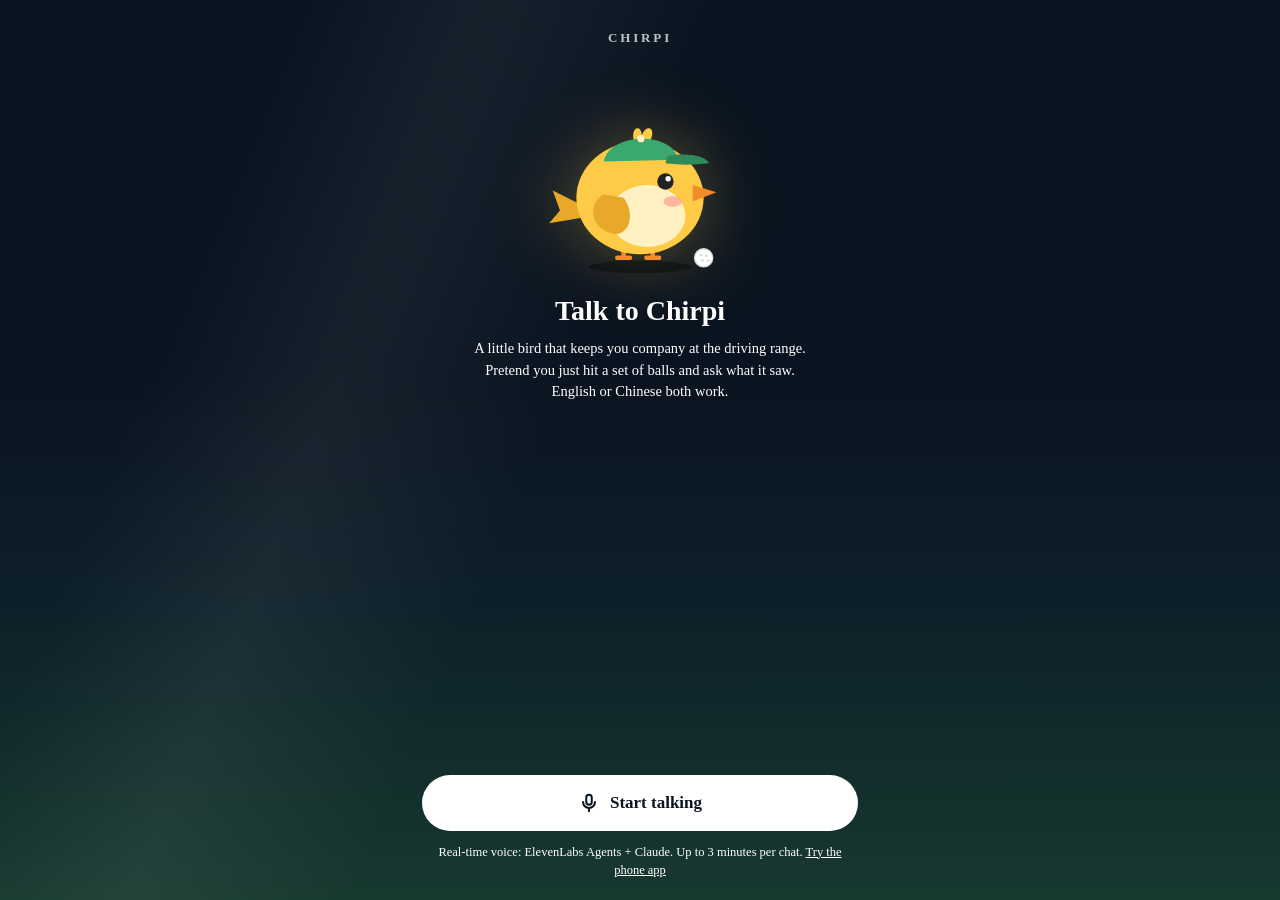
==== demo/index.html @ 463c94e0 "Add a real-time voice demo: talk to Chirpi in the browser ElevenLabs Agents hosts the call (listenin" ====
<!doctype html>
<html lang="en">
<head>
  <meta charset="utf-8">
  <meta name="viewport" content="width=device-width, initial-scale=1, viewport-fit=cover">
  <title>Talk to Chirpi</title>
  <meta name="description" content="Chirpi is a golf practice companion. Talk to it in real time, in English or Chinese.">
  <meta name="theme-color" content="#0a1118">
  <link rel="icon" href="../icons/icon-192.png">
  <link rel="stylesheet" href="../styles.css">
  <link rel="stylesheet" href="demo.css">
</head>
<body class="demo">
  <main class="app">
    <header class="brand">Chirpi</header>

    <section class="stage">
    <svg class="bird" id="bird" viewBox="0 0 220 200" role="img" aria-label="Chirpi 小鸟">
      <ellipse class="shadow" cx="110" cy="188" rx="56" ry="7"/>
      <g class="bird-body">
        <g class="legs">
          <path d="M92 160 v18 m-7 0 h14" />
          <path d="M124 160 v18 m-7 0 h14" />
        </g>
        <path class="tail" d="M42 118 L14 104 L22 126 L10 140 L46 134Z"/>
        <ellipse class="body" cx="110" cy="112" rx="70" ry="62"/>
        <ellipse class="belly" cx="118" cy="132" rx="42" ry="34"/>
        <path class="wing" d="M70 108 C 52 118, 54 148, 84 152 C 100 150, 104 128, 92 112 Z"/>
        <path class="tuft" d="M104 52 C 98 34, 112 30, 112 44 C 116 30, 130 34, 120 52"/>
        <g class="cap">
          <path class="cap-top" d="M70 72 C 76 40, 146 38, 152 70 Z"/>
          <path class="cap-brim" d="M140 66 C 162 62, 182 66, 186 74 C 170 76, 152 76, 138 74 Z"/>
          <circle class="cap-dot" cx="111" cy="47" r="4"/>
        </g>
        <g class="eye">
          <circle class="eye-ball" cx="138" cy="94" r="9"/>
          <circle class="eye-shine" cx="141" cy="91" r="3"/>
        </g>
        <ellipse class="cheek" cx="146" cy="116" rx="10" ry="6"/>
        <path class="beak" d="M168 98 L194 106 L168 116 Z"/>
      </g>
      <circle class="ball" cx="180" cy="178" r="10"/>
      <g class="ball-dimples">
        <circle cx="177" cy="175" r="1.4"/><circle cx="183" cy="176" r="1.4"/>
        <circle cx="179" cy="181" r="1.4"/><circle cx="185" cy="181" r="1.4"/>
      </g>
    </svg>
      <h1 class="bubble" id="headline"></h1>
      <p class="demo-status" id="status" aria-live="polite"></p>
    </section>

    <section class="transcript" id="transcript" aria-live="polite" aria-label="Conversation"></section>

    <section class="demo-actions">
      <button class="demo-talk" id="talk" type="button"></button>
      <p class="demo-note" id="note"></p>
    </section>
  </main>
  <noscript>This demo needs JavaScript.</noscript>
  <script src="../vendor/elevenlabs-client/elevenlabs-client-1.35.0.iife.js"></script>
  <script type="module" src="demo.js"></script>
</body>
</html>
---- styles.css ----
/* One shell for the whole app: a driving range at night, with a warm bird as the only warm thing on screen. */
:root {
  color-scheme: dark;
  --sky: #0a1420;
  --sky-mid: #0d2029;
  --turf: #17392f;
  --text: #ffffff;
  --muted: #b7c6c0;
  --on-light: #0a1420; /* dark text is the sky colour, never pure black */
  --surface: rgba(255, 255, 255, 0.09);
  --surface-line: rgba(255, 255, 255, 0.14);
  --passive: #e7eee9; /* inputs sit one step below the pure white of main actions */
  --action: #ffffff;
  --gold: #ffcb47;
  --gold-deep: #f28c28;
  --track: rgba(255, 255, 255, 0.12);
  --stop: #c8483e;
  --danger: #ffb4a5;
  --bird: #ffcb47;
  --bird-belly: #fff1c2;
  --bird-dark: #e8a92a;
  --beak: #f28c28;
  --cheek: #ff9f8f;
  --cap: #3aa86f;
  --cap-brim: #2d8a5a;
  --eye: #222222;
  --ball: #ffffff;
  --ball-line: #d5dcd8;
}

* { box-sizing: border-box; }
html { background: var(--sky); -webkit-text-size-adjust: 100%; }
html, body { margin: 0; }
body {
  color: var(--text);
  font-family: -apple-system, BlinkMacSystemFont, "PingFang SC", "Hiragino Sans GB", "Helvetica Neue", sans-serif;
  font-size: 16px;
  line-height: 1.5;
  min-height: 100dvh;
}
/* The sky, the glow of the turf at the bottom, and one floodlight beam. */
body::before {
  content: "";
  position: fixed;
  inset: 0;
  z-index: -1;
  background:
    linear-gradient(112deg, transparent 18%, rgba(255, 255, 255, 0.055) 30%, transparent 44%),
    linear-gradient(180deg, var(--sky) 0%, var(--sky) 42%, var(--sky-mid) 68%, var(--turf) 100%);
}

.app {
  position: relative;
  max-width: 520px;
  margin: 0 auto;
  padding: max(16px, env(safe-area-inset-top)) 16px max(20px, env(safe-area-inset-bottom));
  display: flex;
  flex-direction: column;
  min-height: 100dvh;
}
.brand {
  height: 44px;
  display: flex;
  align-items: center;
  justify-content: center;
  font-size: 13px;
  font-weight: 700;
  letter-spacing: 0.22em;
  text-transform: uppercase;
  color: var(--muted);
}

/* Bird and what it says */
.stage { display: flex; flex-direction: column; align-items: center; gap: 14px; margin: 8px 0 24px; }
.bird { width: 168px; height: auto; overflow: visible; filter: drop-shadow(0 0 34px rgba(255, 203, 71, 0.32)); }
.bird .shadow { fill: rgba(0, 0, 0, 0.35); }
.bird .body, .bird .tuft { fill: var(--bird); }
.bird .tail, .bird .wing { fill: var(--bird-dark); }
.bird .belly { fill: var(--bird-belly); }
.bird .beak { fill: var(--beak); }
.bird .cheek { fill: var(--cheek); opacity: 0.7; }
.bird .cap-top { fill: var(--cap); }
.bird .cap-brim { fill: var(--cap-brim); }
.bird .cap-dot { fill: var(--bird-belly); }
.bird .eye-ball { fill: var(--eye); }
.bird .eye-shine { fill: #fff; }
.bird .legs path { stroke: var(--beak); stroke-width: 5; stroke-linecap: round; fill: none; }
.bird .ball { fill: var(--ball); stroke: var(--ball-line); stroke-width: 1.5; }
.bird .ball-dimples circle { fill: var(--ball-line); }

.bird-body { transform-origin: 110px 180px; animation: bob 2.6s ease-in-out infinite; }
.eye { transform-origin: 138px 94px; animation: blink 4.5s infinite; }
.wing { transform-origin: 86px 112px; }
.bird.hop .bird-body, .bird.cheer .bird-body { animation: hop 0.55s ease-out; }
.bird.hop .wing, .bird.cheer .wing { animation: flap 0.18s ease-in-out 3; }
.bird.celebrate .bird-body { animation: celebrate 1.1s ease-out; }
.bird.celebrate .wing { animation: flap 0.15s ease-in-out 7; }
.bird.talk .beak { transform-origin: 168px 107px; animation: chatter 0.22s ease-in-out 6; }

@keyframes bob { 0%, 100% { transform: translateY(0); } 50% { transform: translateY(-4px); } }
@keyframes blink { 0%, 94%, 100% { transform: scaleY(1); } 96% { transform: scaleY(0.1); } }
@keyframes hop {
  0% { transform: translateY(0) scale(1, 1); }
  25% { transform: translateY(0) scale(1.05, 0.93); }
  55% { transform: translateY(-18px) scale(0.97, 1.04); }
  100% { transform: translateY(0) scale(1, 1); }
}
@keyframes flap { 50% { transform: rotate(-28deg); } }
@keyframes celebrate {
  0% { transform: translateY(0) rotate(0); }
  30% { transform: translateY(-34px) rotate(-8deg); }
  60% { transform: translateY(-34px) rotate(8deg); }
  100% { transform: translateY(0) rotate(0); }
}
@keyframes chatter { 50% { transform: scaleY(0.6); } }

/* Outside practice the bird's words are the headline of the screen. */
.bubble { font-size: 26px; font-weight: 700; line-height: 1.3; text-align: center; max-width: 100%; }
.bubble small { display: block; font-size: 15px; font-weight: 400; line-height: 1.45; color: var(--muted); margin-top: 6px; }

/* Answers sit at the bottom, where the thumb is. */
.panel { display: flex; flex-direction: column; gap: 10px; margin-top: auto; }
.option {
  display: block;
  width: 100%;
  text-align: left;
  background: var(--surface);
  color: var(--text);
  border: 1px solid var(--surface-line);
  border-radius: 20px;
  padding: 15px 18px;
  font: inherit;
  cursor: pointer;
  transition: background 0.15s, color 0.15s, transform 0.1s;
}
.option:active { transform: scale(0.985); }
.option strong { display: block; font-size: 17px; }
.option .sub { display: block; font-size: 14px; color: var(--muted); }
.option[aria-pressed="true"] { background: var(--action); color: var(--on-light); border-color: var(--action); }
.option[aria-pressed="true"] .sub { color: #46545a; }

.chips { display: flex; flex-wrap: wrap; gap: 8px; justify-content: center; }
.chip {
  border: 1px solid var(--surface-line);
  background: var(--surface);
  color: var(--text);
  border-radius: 999px;
  padding: 8px 15px;
  font: inherit;
  font-size: 14px;
  cursor: pointer;
}
.chip[aria-pressed="true"] { background: var(--action); color: var(--on-light); }

textarea {
  width: 100%;
  font: inherit;
  color: var(--on-light);
  background: var(--passive);
  border: none;
  border-radius: 22px;
  padding: 14px 18px;
  min-height: 92px;
  resize: none;
}
textarea::placeholder { color: #5d6b70; }
textarea:focus { outline: 2px solid var(--gold); outline-offset: 2px; }

.actions { display: flex; gap: 10px; margin-top: 6px; align-items: center; }
.primary {
  flex: 1;
  font: inherit;
  font-size: 17px;
  font-weight: 700;
  border-radius: 999px;
  border: none;
  padding: 16px 22px;
  background: var(--action);
  color: var(--on-light);
  cursor: pointer;
}
.primary:disabled, .fab:disabled { opacity: 0.35; cursor: not-allowed; }
.primary:active, .fab:active { transform: scale(0.98); }
.icon-svg { width: 24px; height: 24px; display: block; fill: none; stroke: currentColor; stroke-width: 2.2; stroke-linecap: round; stroke-linejoin: round; }

/* Big round "next" at the bottom, round "back" at the top left. */
.fab {
  width: 68px;
  height: 68px;
  margin: 10px auto 0;
  border-radius: 50%;
  border: none;
  background: var(--action);
  color: var(--on-light);
  display: flex;
  align-items: center;
  justify-content: center;
  cursor: pointer;
}
.back {
  position: absolute;
  top: max(16px, env(safe-area-inset-top));
  left: 16px;
  width: 44px;
  height: 44px;
  border-radius: 50%;
  border: none;
  background: var(--surface);
  color: var(--text);
  display: flex;
  align-items: center;
  justify-content: center;
  cursor: pointer;
}
.link { background: none; border: none; color: var(--gold); font: inherit; cursor: pointer; padding: 0; }
.quiet-link { align-self: center; padding: 10px; color: var(--muted); font-size: 14px; }

.summary { margin: 0; background: var(--surface); border: 1px solid var(--surface-line); border-radius: 20px; padding: 4px 18px; }
.summary div { display: flex; justify-content: space-between; gap: 12px; padding: 12px 0; border-bottom: 1px solid var(--surface-line); }
.summary div:last-child { border-bottom: none; }
.summary dt { color: var(--muted); flex: none; }
.summary dd { margin: 0; text-align: right; overflow-wrap: anywhere; }

.note { margin: 0; font-size: 13px; line-height: 1.5; color: var(--muted); text-align: center; }
.note.error { color: var(--danger); font-size: 15px; }
.tips { margin: 0; padding: 4px 4px 4px 22px; color: var(--muted); font-size: 14px; }

/* Progress wears the bird's colours; the track almost disappears. */
.progress { margin-top: 18px; }
.progress-bar { height: 5px; background: var(--track); border-radius: 999px; overflow: hidden; }
.progress-bar span { display: block; height: 100%; width: 0; background: linear-gradient(90deg, var(--gold), var(--gold-deep)); border-radius: 999px; transition: width 0.3s; }
.progress.hidden { display: none; }

.level-card { background: var(--surface); border: 1px solid var(--surface-line); border-radius: 20px; padding: 14px 18px; }
.level-head { display: flex; justify-content: space-between; align-items: baseline; gap: 8px; flex-wrap: wrap; }
.level-head strong { font-size: 17px; }
.level-head span { font-size: 13px; color: var(--muted); }
.level-bar { height: 7px; margin-top: 10px; background: var(--track); border-radius: 999px; overflow: hidden; }
.level-bar span { display: block; height: 100%; background: linear-gradient(90deg, var(--gold), var(--gold-deep)); border-radius: 999px; transition: width 0.4s; }

/* Practice: the camera is the whole screen and everything floats on it. */
.practicing .brand, .practicing .progress { display: none; }
.practicing .app { padding: 0; }
.live-wrap { position: fixed; inset: 0; background: #000; overflow: hidden; }
.live { display: block; width: 100%; height: 100%; object-fit: cover; }
.overlay { position: absolute; inset: 0; }
.mirror { transform: scaleX(-1); }
.live-wrap::after {
  content: "";
  position: absolute;
  inset: 0;
  pointer-events: none;
  background: linear-gradient(180deg, rgba(10, 20, 32, 0.55) 0%, transparent 24%, transparent 58%, rgba(10, 20, 32, 0.82) 100%);
}

.level-strip {
  position: fixed;
  z-index: 2;
  top: max(10px, env(safe-area-inset-top));
  left: 16px;
  right: 16px;
  display: flex;
  align-items: center;
  gap: 10px;
  font-size: 13px;
  font-weight: 700;
}
.level-strip .level-bar { flex: 1; margin: 0; height: 5px; background: rgba(255, 255, 255, 0.28); }

.practicing .stage {
  position: fixed;
  z-index: 2;
  top: calc(max(10px, env(safe-area-inset-top)) + 26px);
  left: 12px;
  right: 16px;
  margin: 0;
  flex-direction: row;
  align-items: center;
  gap: 8px;
}
.practicing .bird { width: 68px; flex: none; filter: none; }
.practicing .bubble {
  position: relative;
  background: var(--action);
  color: var(--on-light);
  border-radius: 20px 20px 20px 6px;
  padding: 9px 14px;
  font-size: 15px;
  font-weight: 600;
  line-height: 1.35;
  text-align: left;
}
.practicing .bubble small { font-size: 13px; color: #46545a; margin-top: 2px; }

.guidance[hidden] { display: none; }
.guidance {
  position: absolute;
  z-index: 1;
  left: 16px;
  right: 16px;
  bottom: calc(max(16px, env(safe-area-inset-bottom)) + 168px);
  margin: 0;
  color: #fff;
  font-size: 24px;
  font-weight: 700;
  line-height: 1.25;
  text-align: center;
  text-shadow: 0 1px 8px rgba(0, 0, 0, 0.65);
}

.practice-bottom {
  position: fixed;
  z-index: 2;
  left: 16px;
  right: 16px;
  bottom: max(16px, env(safe-area-inset-bottom));
  display: flex;
  flex-direction: column;
  gap: 12px;
}
/* Readable from where the golfer stands, a few metres from the phone. */
.hud { display: flex; align-items: flex-end; justify-content: space-between; gap: 12px; }
.score { position: relative; display: flex; align-items: baseline; gap: 8px; }
.score-label { font-size: 14px; font-weight: 600; text-shadow: 0 1px 6px rgba(0, 0, 0, 0.6); }
.score-value { font-size: 68px; line-height: 1; font-weight: 800; color: var(--gold); font-variant-numeric: tabular-nums; text-shadow: 0 2px 12px rgba(0, 0, 0, 0.5); }
.pop { position: absolute; right: -40px; top: 0; font-size: 24px; font-weight: 800; color: var(--gold); opacity: 0; pointer-events: none; }
.pop.show { animation: pop 0.9s ease-out; }
@keyframes pop {
  0% { opacity: 0; transform: translateY(8px) scale(0.6); }
  20% { opacity: 1; transform: translateY(0) scale(1.2); }
  100% { opacity: 0; transform: translateY(-24px) scale(1); }
}
.dots { display: flex; gap: 7px; padding-bottom: 8px; }
.dot { width: 16px; height: 16px; border-radius: 50%; background: rgba(255, 255, 255, 0.28); }
.dot.on { background: var(--gold); }

.controls { display: flex; align-items: center; gap: 4px; padding: 6px; background: var(--action); border-radius: 999px; }
.control {
  width: 48px;
  height: 48px;
  flex: none;
  border: none;
  border-radius: 50%;
  background: none;
  color: var(--on-light);
  display: flex;
  align-items: center;
  justify-content: center;
  cursor: pointer;
}
.control:disabled { opacity: 0.4; }
/* Talking to Chirpi: gold while it listens. */
.control.talk.listening { background: var(--gold); animation: listening 1.2s ease-in-out infinite; }
@keyframes listening {
  0%, 100% { box-shadow: 0 0 0 0 rgba(255, 203, 71, 0.55); }
  50% { box-shadow: 0 0 0 8px rgba(255, 203, 71, 0); }
}
@media (prefers-reduced-motion: reduce) { .control.talk.listening { animation: none; } }
.finish {
  flex: 1;
  height: 48px;
  margin-left: 4px;
  border: none;
  border-radius: 999px;
  background: var(--stop);
  color: #fff;
  font: inherit;
  font-size: 17px;
  font-weight: 700;
  cursor: pointer;
}
.finish:disabled { opacity: 0.6; }
.practice-bottom .note.error { background: var(--on-light); padding: 10px 14px; border-radius: 14px; }

/* The swings from this session */
.section-title { margin: 8px 0 0; font-weight: 700; font-size: 17px; }
.clips { display: grid; grid-template-columns: repeat(2, minmax(0, 1fr)); gap: 10px; }
.clip { margin: 0; }
.clip video { width: 100%; aspect-ratio: 3 / 4; object-fit: cover; border-radius: 16px; background: #000; display: block; }
.clip figcaption { display: flex; align-items: center; justify-content: space-between; font-size: 13px; color: var(--muted); margin-top: 6px; }
.clip a { color: var(--on-light); background: var(--action); border-radius: 999px; padding: 4px 12px; font-weight: 700; text-decoration: none; }

.option, .primary, .fab, .back, .chip, .link, .control, .finish { touch-action: manipulation; -webkit-tap-highlight-color: transparent; }

@media (max-height: 700px) {
  .bird { width: 120px; }
  .bubble { font-size: 22px; }
  .stage { margin-bottom: 14px; }
}
@media (prefers-reduced-motion: reduce) {
  .bird-body, .eye, .bird.hop .bird-body, .bird.hop .wing, .bird.cheer .bird-body, .bird.cheer .wing,
  .bird.celebrate .bird-body, .bird.celebrate .wing, .bird.talk .beak { animation: none; }
}

/* First visit: the ball on the tee, before it becomes the bird. */
.onboarding .brand, .onboarding .stage { display: none; }
.onboarding .app { padding-top: max(16px, env(safe-area-inset-top)); }
.onboarding .panel { flex: 1; margin-top: 0; min-height: 0; }
.onboarding .progress { order: -1; margin: 18px 56px 0; }
.scene { flex: 1; display: flex; flex-direction: column; align-items: center; justify-content: center; gap: 16px; min-height: 0; text-align: center; }

.ball-wrap { width: min(52vw, 210px); transition: filter 0.8s, opacity 0.8s; filter: drop-shadow(0 0 30px rgba(255, 244, 205, 0.4)); }
.ball-wrap.small { width: min(36vw, 138px); }
.ball-wrap.dim { opacity: 0.45; filter: none; }
.ball-wrap.glow { filter: drop-shadow(0 0 44px rgba(255, 203, 71, 0.75)); }
.ball-wrap.wobble .ball-body { animation: ball-wobble 1.5s ease-in-out infinite; }
.golf-ball { display: block; width: 100%; height: auto; overflow: visible; }
.golf-ball .tee { fill: var(--gold); }
.golf-ball .ball-body { transform-origin: 100px 180px; }
.golf-ball .ball-shell { fill: #f8f7ef; }
.golf-ball .ball-dents circle { fill: #d9ddd3; }
.golf-ball .cap-top { fill: var(--cap); }
.golf-ball .cap-brim { fill: var(--cap-brim); }
.golf-ball .cap-dot { fill: var(--bird-belly); }
.golf-ball .ball-cracks path {
  fill: none;
  stroke: var(--gold-deep);
  stroke-width: 4;
  stroke-linecap: round;
  stroke-linejoin: round;
  stroke-dasharray: 1;
  stroke-dashoffset: calc(1 - var(--hatch, 0));
}
@keyframes ball-wobble {
  0%, 62%, 100% { transform: rotate(0); }
  70% { transform: rotate(-6deg); }
  78% { transform: rotate(5deg); }
  86% { transform: rotate(-3deg); }
  94% { transform: rotate(2deg); }
}

/* Story captions float low, like subtitles. */
.caption {
  margin: 0;
  max-width: 320px;
  padding: 9px 16px;
  border-radius: 16px;
  background: rgba(0, 0, 0, 0.38);
  font-size: 17px;
  font-weight: 600;
  line-height: 1.45;
}
.caption.in { animation: rise 0.35s ease-out; }
.story { cursor: pointer; }
.story-actions { width: 100%; }
.story-hint { margin: 0; font-size: 13px; color: var(--muted); }
[hidden] { display: none !important; }
@keyframes rise { from { opacity: 0; transform: translateY(8px); } to { opacity: 1; transform: none; } }

/* One question at a time, high enough to stay above the keyboard. */
.ask { display: flex; flex-direction: column; gap: 14px; padding-top: 72px; }
.ask-title { margin: 0; font-size: 26px; font-weight: 700; line-height: 1.3; text-align: center; }
.ask-sub { margin: -8px 0 0; color: var(--muted); font-size: 15px; }
.name-field, .chat-field {
  width: 100%;
  min-width: 0;
  font: inherit;
  color: var(--on-light);
  background: var(--passive);
  border: none;
  border-radius: 999px;
  padding: 14px 20px;
}
.name-field { text-align: center; font-size: 18px; }
.name-field::placeholder, .chat-field::placeholder { color: #5d6b70; }
.name-field:focus, .chat-field:focus { outline: 2px solid var(--gold); outline-offset: 2px; }

/* The chat */
.chat { flex: 1; display: flex; flex-direction: column; gap: 12px; min-height: 0; margin-top: 12px; }
.chat-log { flex: 1 1 0; min-height: 96px; overflow-y: auto; -webkit-overflow-scrolling: touch; }
.chat-log-inner { min-height: 100%; display: flex; flex-direction: column; justify-content: flex-end; gap: 8px; padding-top: 8px; }
.message { display: flex; align-items: flex-end; gap: 8px; animation: rise 0.25s ease-out; }
.message.you { justify-content: flex-end; }
.message-text { margin: 0; max-width: 76%; padding: 10px 14px; font-size: 16px; line-height: 1.4; overflow-wrap: anywhere; }
.message.ball .message-text { background: var(--action); color: var(--on-light); border-radius: 18px 18px 18px 5px; }
.message.you .message-text { background: #bfe3d2; color: var(--on-light); border-radius: 18px 18px 5px 18px; }
.message-ball {
  flex: none;
  width: 30px;
  height: 30px;
  border-radius: 50%;
  background: radial-gradient(circle at 36% 32%, #ffffff, #e4e6da 72%);
  box-shadow: 0 0 14px rgba(255, 244, 205, 0.55);
}
.message-ball.spacer { visibility: hidden; }
.typing .message-text { display: flex; gap: 5px; padding: 15px 16px; }
.typing i { width: 7px; height: 7px; border-radius: 50%; background: var(--on-light); animation: typing 1s infinite; }
.typing i:nth-child(2) { animation-delay: 0.15s; }
.typing i:nth-child(3) { animation-delay: 0.3s; }
@keyframes typing { 0%, 60%, 100% { opacity: 0.3; } 30% { opacity: 1; } }
.chat-answers { display: flex; flex-direction: column; gap: 8px; flex: none; }
.chat-answers .option { padding: 10px 16px; border-radius: 16px; animation: rise 0.25s ease-out; }
.chat-answers .option strong { font-size: 16px; }
.chat-answers .option .sub { font-size: 13px; }
.chat-send { display: flex; gap: 8px; }
.send { flex: none; width: 48px; height: 48px; border: none; border-radius: 50%; background: var(--gold); color: var(--on-light); display: flex; align-items: center; justify-content: center; cursor: pointer; }
.send:disabled { opacity: 0.35; }

/* What it will be */
.match { padding-top: 56px; }
.match-card { width: 100%; padding: 16px 18px; background: var(--surface); border: 1px solid var(--surface-line); border-radius: 22px; }
.match-card p { margin: 6px 0 12px; color: var(--muted); font-size: 15px; }
.match-label { display: block; color: var(--muted); font-size: 14px; }
.match-name { display: block; font-size: 30px; line-height: 1.25; color: var(--gold); }
.tags { display: flex; flex-wrap: wrap; justify-content: center; gap: 6px; }
.tag { padding: 3px 11px; border-radius: 999px; background: var(--surface); border: 1px solid var(--surface-line); font-size: 13px; }

/* Choosing a cap */
.cap-row { display: flex; align-items: center; justify-content: center; gap: 18px; width: 100%; margin-top: 24px; }
.arrow { flex: none; width: 44px; height: 44px; border: none; border-radius: 50%; background: var(--surface); color: var(--text); display: flex; align-items: center; justify-content: center; cursor: pointer; }
.cap-name { margin: 0; font-weight: 700; }
.swatches { display: flex; gap: 14px; }
.swatch { width: 34px; height: 34px; padding: 0; border: 2px solid transparent; border-radius: 50%; cursor: pointer; box-shadow: inset 0 0 0 2px var(--sky); }
.swatch[aria-pressed="true"] { border-color: #fff; }

/* Hold to hatch: cracks and glow follow --hatch, from 0 to 1. */
.hatch-ball {
  --hatch: 0;
  width: min(62vw, 250px);
  padding: 0;
  border: none;
  background: none;
  cursor: pointer;
  touch-action: none;
  user-select: none;
  -webkit-user-select: none;
  -webkit-touch-callout: none;
  -webkit-tap-highlight-color: transparent;
  filter: drop-shadow(0 0 calc(24px + var(--hatch) * 70px) rgba(255, 203, 71, calc(0.3 + var(--hatch) * 0.7)));
  transform: scale(calc(1 + var(--hatch) * 0.12));
}
.hatch-prompt { margin: 12px 0 0; font-size: 17px; font-weight: 600; transition: opacity 0.2s; }
.hatch-prompt.held { opacity: 0.45; }
.key { display: inline-block; margin-right: 4px; padding: 2px 13px; border-radius: 999px; background: var(--action); color: var(--on-light); font-weight: 700; }
.flash { position: fixed; inset: 0; z-index: 5; background: #fffbe8; opacity: 0; pointer-events: none; }
.flash.show { animation: flash-in 0.45s ease-in forwards; }
@keyframes flash-in { to { opacity: 1; } }

/* The bird appears */
.revealing .brand { visibility: hidden; }
.revealing .app { animation: flash-out 0.7s ease-out; }
.revealing .stage { margin-top: 12vh; }
.revealing .bird { width: min(62vw, 240px); }
.revealing .bubble { font-size: 44px; font-weight: 800; color: var(--gold); }
.revealing .panel { align-items: center; gap: 18px; }
.revealing .caption { text-align: center; }
@keyframes flash-out { from { filter: brightness(4); } to { filter: brightness(1); } }

/* The card to keep or send */
.card-scene { justify-content: flex-start; gap: 10px; padding-top: 4px; }
.bird-card { width: min(100%, 300px); margin: 6px 0 8px; overflow: hidden; border-radius: 26px; background: #fffdf6; color: var(--on-light); transform: rotate(-2deg); box-shadow: 0 16px 40px rgba(0, 0, 0, 0.4); animation: card-in 0.5s ease-out; text-align: left; }
.bird-card-sky { display: flex; justify-content: center; padding: 18px 0 8px; background: linear-gradient(180deg, var(--sky), var(--turf)); }
.bird-card-sky .bird { width: 44%; }
.bird-card-body { padding: 12px 16px 16px; }
.bird-card-name { font-size: 24px; }
.bird-card-body p { margin: 2px 0 10px; font-size: 14px; line-height: 1.45; color: #3b474d; }
.bird-card .tags { justify-content: flex-start; }
.bird-card .tag { background: #eef1e8; border-color: transparent; }
.share { border: 1px solid var(--surface-line); border-radius: 999px; background: var(--surface); color: var(--text); font: inherit; font-weight: 600; padding: 9px 20px; cursor: pointer; }
.card-scene .actions { width: 100%; margin-top: auto; }
.card-scene .note:empty { display: none; }
@keyframes card-in { from { opacity: 0; transform: translateY(24px) rotate(3deg); } to { opacity: 1; transform: rotate(-2deg); } }

.arrow, .swatch, .send, .share, .hatch-ball { touch-action: manipulation; -webkit-tap-highlight-color: transparent; }
.hatch-ball { touch-action: none; }

@media (max-height: 620px) {
  .ask { padding-top: 56px; }
  .ball-wrap.small { width: 96px; }
  .cap-row { margin-top: 4px; }
  .match { padding-top: 48px; gap: 8px; }
  .match .fab, .caps .fab { width: 56px; height: 56px; margin-top: 2px; }
  .bird-card-sky .bird { width: 30%; }
  .revealing .stage { margin-top: 0; }
  .revealing .bird { width: 150px; }
  .revealing .bubble { font-size: 34px; }
}
@media (prefers-reduced-motion: reduce) {
  .ball-wrap.wobble .ball-body, .caption.in, .message, .chat-answers .option, .bird-card, .revealing .app { animation: none; }
  .bird-card { transform: none; }
}
---- demo/demo.css ----
/* The demo page: the app's night shell and bird, styled from the Chirpi design system. */
.demo { font-family: var(--font-chirpi); }
.demo .app { max-width: 480px; padding-left: 22px; padding-right: 22px; }
.demo .stage { margin: 4vh 0 12px; gap: 10px; }
.demo .bird { width: min(52vw, 200px); }
.demo .bubble { margin: 6px 0 0; font-size: 28px; line-height: 1.22; font-weight: 700; }
.demo-status { margin: 0; max-width: 340px; text-align: center; font-size: 14.5px; line-height: 1.5; color: var(--text-2); min-height: 3em; }

/* While Chirpi talks its beak keeps moving. */
.bird.speaking .beak { transform-origin: 168px 107px; animation: chatter 0.22s ease-in-out infinite; }

.transcript { display: flex; flex-direction: column; gap: 8px; margin: 8px 0 16px; overflow-y: auto; max-height: 30vh; }
.line { margin: 0; max-width: 85%; padding: 9px 14px; font-size: 15px; line-height: 1.4; border-radius: 18px; animation: line-in 0.25s ease-out; }
.line.chirpi { align-self: flex-start; background: var(--action); color: var(--on-light); border-bottom-left-radius: 6px; }
.line.you { align-self: flex-end; background: var(--ds-surface); border: 1px solid var(--ds-surface-line); color: var(--text-2); border-bottom-right-radius: 6px; }
@keyframes line-in { from { opacity: 0; transform: translateY(6px); } }

.demo-actions { margin-top: auto; display: flex; flex-direction: column; align-items: center; gap: 12px; }
.demo-talk {
  width: 100%;
  height: 56px;
  display: flex;
  align-items: center;
  justify-content: center;
  gap: 10px;
  border: none;
  border-radius: 999px;
  background: var(--action);
  color: var(--on-light);
  font: inherit;
  font-size: 17px;
  font-weight: 700;
  cursor: pointer;
  touch-action: manipulation;
  -webkit-tap-highlight-color: transparent;
}
.demo-talk .icon-svg { width: 22px; height: 22px; }
.demo-talk.live { color: var(--destructive); }
.demo-talk:focus-visible { outline: 3px solid var(--char-1); outline-offset: 3px; }
.demo-note { margin: 0; font-size: 12.5px; color: var(--text-3); text-align: center; }
.demo-note a { color: var(--char-1); }

@media (prefers-reduced-motion: reduce) {
  .bird.speaking .beak, .line { animation: none; }
}
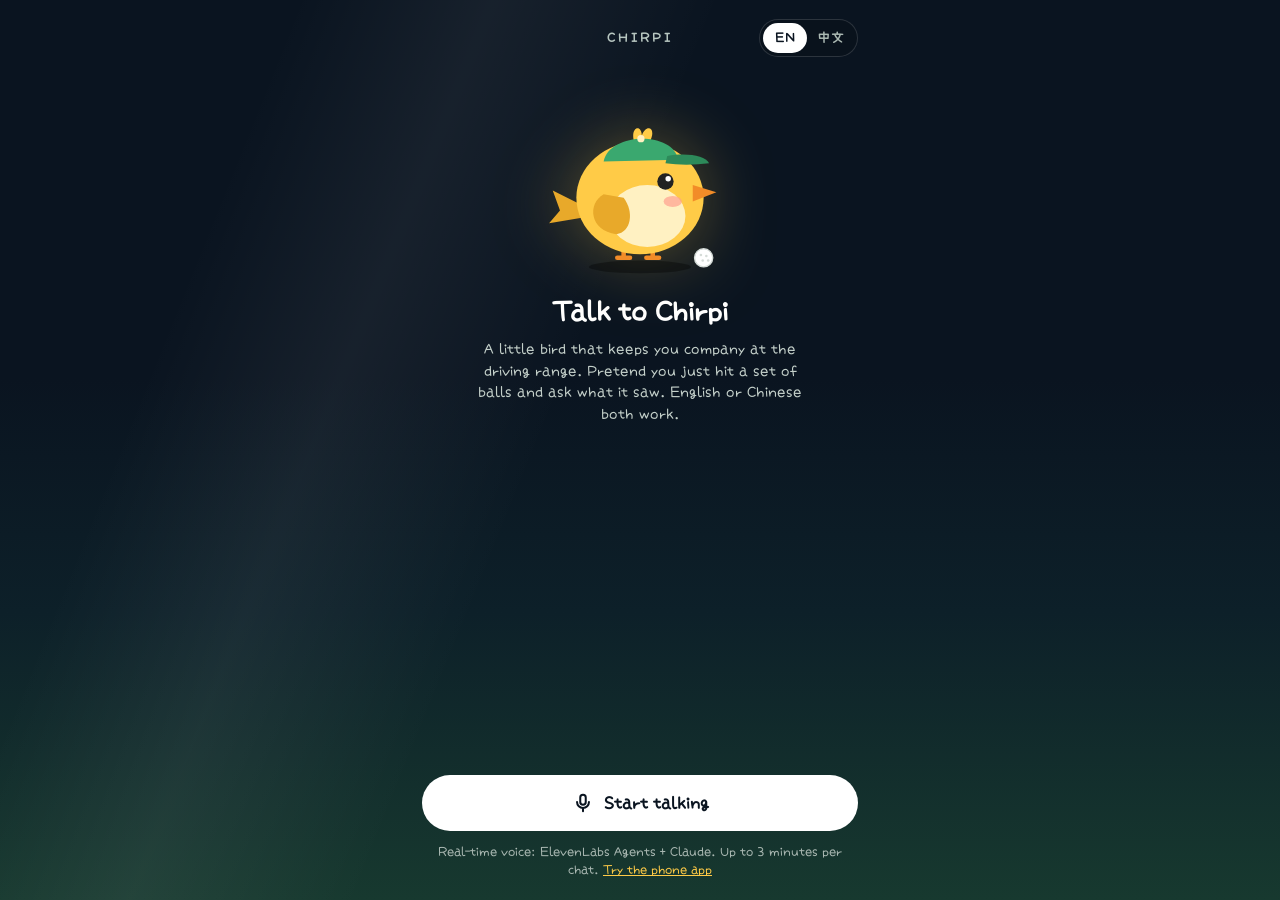
==== commit feadaa4f: "Demo opens in English, with an EN / 中文 switch The choice is remembered per browser and can be set wi" ====
--- a/demo/index.html
+++ b/demo/index.html
@@ -12,7 +12,13 @@
 </head>
 <body class="demo">
   <main class="app">
-    <header class="brand">Chirpi</header>
+    <header class="brand demo-brand">
+      Chirpi
+      <div class="demo-lang" role="group" aria-label="Language">
+        <button type="button" data-lang="en" lang="en">EN</button>
+        <button type="button" data-lang="zh" lang="zh-CN">中文</button>
+      </div>
+    </header>
 
     <section class="stage">
     <svg class="bird" id="bird" viewBox="0 0 220 200" role="img" aria-label="Chirpi 小鸟">
--- a/styles.css
+++ b/styles.css
@@ -238,71 +238,102 @@
 .level-bar { height: 7px; margin-top: 10px; background: var(--track); border-radius: 999px; overflow: hidden; }
 .level-bar span { display: block; height: 100%; background: linear-gradient(90deg, var(--gold), var(--gold-deep)); border-radius: 999px; transition: width 0.4s; }
 
-/* Practice: the camera is the whole screen and everything floats on it. */
+/* Practice: the camera is the whole screen and everything floats on it.
+   Styled from the Chirpi design system (练球中): tokens below, values copied from design-system/tokens.css. */
+@font-face {
+  font-family: "Xiaolai SC";
+  src: url("fonts/xiaolai-sc-subset.woff2") format("woff2"); /* subset: 3,755 common hanzi + the app's own text; OFL, see fonts/OFL.txt */
+  font-display: swap;
+}
+:root {
+  --font-chirpi: "Xiaolai SC", "PingFang SC", "Hiragino Sans GB", -apple-system, sans-serif;
+  --font-mono: ui-monospace, SFMono-Regular, Menlo, monospace;
+  --page-top: #0a1118;
+  --text-2: #c4d0ca;
+  --text-3: #abb9b3;
+  --char-1: #ffcb47;
+  --progress-a: #f0a93c;
+  --progress-b: #ffcb47;
+  --progress-c: #ffe79e;
+  --glyph-idle: #7e8a84;
+  --glyph-active: #ffffff;
+  --destructive: #d2584b;
+  --ds-surface: rgba(10, 17, 24, 0.42); /* design surface, darkened so it reads over a bright camera picture */
+  --ds-surface-line: rgba(255, 255, 255, 0.14);
+}
+.practicing { font-family: var(--font-chirpi); }
 .practicing .brand, .practicing .progress { display: none; }
 .practicing .app { padding: 0; }
 .live-wrap { position: fixed; inset: 0; background: #000; overflow: hidden; }
 .live { display: block; width: 100%; height: 100%; object-fit: cover; }
 .overlay { position: absolute; inset: 0; }
 .mirror { transform: scaleX(-1); }
+/* The night shell, faded over the camera: dark at the top for the chips, darker at the bottom for the count. */
 .live-wrap::after {
   content: "";
   position: absolute;
   inset: 0;
   pointer-events: none;
-  background: linear-gradient(180deg, rgba(10, 20, 32, 0.55) 0%, transparent 24%, transparent 58%, rgba(10, 20, 32, 0.82) 100%);
-}
-
-.level-strip {
+  background: linear-gradient(180deg, rgba(10, 17, 24, 0.6) 0%, transparent 26%, transparent 48%, rgba(10, 17, 24, 0.88) 100%);
+}
+
+.session-chip {
+  display: inline-flex;
+  align-items: center;
+  padding: 7px 13px;
+  border-radius: 999px;
+  background: var(--ds-surface);
+  border: 1px solid var(--ds-surface-line);
+  color: var(--text-2);
+  -webkit-backdrop-filter: blur(10px);
+  backdrop-filter: blur(10px);
+}
+.session-chip { font: 600 11px/1 var(--font-mono); letter-spacing: 0.02em; font-variant-numeric: tabular-nums; }
+.session-top {
   position: fixed;
   z-index: 2;
-  top: max(10px, env(safe-area-inset-top));
-  left: 16px;
-  right: 16px;
+  top: max(12px, env(safe-area-inset-top));
+  left: 22px;
+  right: 22px;
   display: flex;
-  align-items: center;
-  gap: 10px;
-  font-size: 13px;
-  font-weight: 700;
-}
-.level-strip .level-bar { flex: 1; margin: 0; height: 5px; background: rgba(255, 255, 255, 0.28); }
+  justify-content: space-between;
+}
 
 .practicing .stage {
   position: fixed;
   z-index: 2;
-  top: calc(max(10px, env(safe-area-inset-top)) + 26px);
-  left: 12px;
-  right: 16px;
+  top: calc(max(12px, env(safe-area-inset-top)) + 40px);
+  left: 14px;
+  right: 22px;
   margin: 0;
   flex-direction: row;
   align-items: center;
   gap: 8px;
 }
-.practicing .bird { width: 68px; flex: none; filter: none; }
+.practicing .bird { width: 72px; flex: none; filter: drop-shadow(0 0 22px rgba(255, 203, 71, 0.3)); }
 .practicing .bubble {
   position: relative;
   background: var(--action);
   color: var(--on-light);
-  border-radius: 20px 20px 20px 6px;
+  border-radius: 18px 18px 18px 6px;
   padding: 9px 14px;
   font-size: 15px;
-  font-weight: 600;
-  line-height: 1.35;
+  font-weight: 400;
+  line-height: 1.4;
   text-align: left;
 }
-.practicing .bubble small { font-size: 13px; color: #46545a; margin-top: 2px; }
+.practicing .bubble small { font-size: 12.5px; color: #46545a; margin-top: 2px; }
 
 .guidance[hidden] { display: none; }
 .guidance {
   position: absolute;
   z-index: 1;
-  left: 16px;
-  right: 16px;
-  bottom: calc(max(16px, env(safe-area-inset-bottom)) + 168px);
+  left: 22px;
+  right: 22px;
+  top: 40%;
   margin: 0;
   color: #fff;
   font-size: 24px;
-  font-weight: 700;
   line-height: 1.25;
   text-align: center;
   text-shadow: 0 1px 8px rgba(0, 0, 0, 0.65);
@@ -311,66 +342,87 @@
 .practice-bottom {
   position: fixed;
   z-index: 2;
-  left: 16px;
-  right: 16px;
-  bottom: max(16px, env(safe-area-inset-bottom));
+  left: 22px;
+  right: 22px;
+  bottom: max(26px, env(safe-area-inset-bottom));
   display: flex;
   flex-direction: column;
-  gap: 12px;
-}
-/* Readable from where the golfer stands, a few metres from the phone. */
-.hud { display: flex; align-items: flex-end; justify-content: space-between; gap: 12px; }
-.score { position: relative; display: flex; align-items: baseline; gap: 8px; }
-.score-label { font-size: 14px; font-weight: 600; text-shadow: 0 1px 6px rgba(0, 0, 0, 0.6); }
-.score-value { font-size: 68px; line-height: 1; font-weight: 800; color: var(--gold); font-variant-numeric: tabular-nums; text-shadow: 0 2px 12px rgba(0, 0, 0, 0.5); }
-.pop { position: absolute; right: -40px; top: 0; font-size: 24px; font-weight: 800; color: var(--gold); opacity: 0; pointer-events: none; }
+  gap: 18px;
+}
+/* The count: big enough to read from where the golfer stands, a few metres from the phone. */
+.hud { display: flex; flex-direction: column; align-items: center; text-align: center; }
+.score { position: relative; display: flex; align-items: baseline; }
+.score-value { font-size: 92px; line-height: 0.9; font-weight: 700; letter-spacing: -0.045em; color: #fff; font-variant-numeric: tabular-nums; text-shadow: 0 2px 14px rgba(0, 0, 0, 0.45); }
+.score-label { font-size: 17px; font-weight: 700; color: var(--text-3); margin-left: 7px; }
+.pop { position: absolute; right: -44px; top: -6px; font-size: 24px; font-weight: 700; color: var(--char-1); opacity: 0; pointer-events: none; }
 .pop.show { animation: pop 0.9s ease-out; }
 @keyframes pop {
   0% { opacity: 0; transform: translateY(8px) scale(0.6); }
   20% { opacity: 1; transform: translateY(0) scale(1.2); }
   100% { opacity: 0; transform: translateY(-24px) scale(1); }
 }
-.dots { display: flex; gap: 7px; padding-bottom: 8px; }
-.dot { width: 16px; height: 16px; border-radius: 50%; background: rgba(255, 255, 255, 0.28); }
-.dot.on { background: var(--gold); }
-
-.controls { display: flex; align-items: center; gap: 4px; padding: 6px; background: var(--action); border-radius: 999px; }
-.control {
-  width: 48px;
-  height: 48px;
-  flex: none;
-  border: none;
-  border-radius: 50%;
-  background: none;
-  color: var(--on-light);
+.dots { display: flex; gap: 8px; justify-content: center; margin-top: 16px; }
+.dot { width: 11px; height: 11px; border-radius: 50%; background: rgba(255, 255, 255, 0.24); }
+.dot.on { background: var(--char-1); }
+.set-hint { margin: 10px 0 0; font-size: 12.5px; color: var(--text-3); }
+.score-label, .set-hint, .level-line { text-shadow: 0 1px 6px rgba(10, 17, 24, 0.8); }
+
+/* Level: the contrast goes into the fill, the track nearly disappears. */
+.session-level .level-bar { height: 8px; margin: 0; background: rgba(255, 255, 255, 0.14); }
+.session-level .level-bar span { background: linear-gradient(90deg, var(--progress-a), var(--progress-b) 55%, var(--progress-c)); }
+.level-line { display: flex; justify-content: space-between; margin: 7px 2px 0; font-size: 12.5px; color: var(--text-3); }
+.level-line span:first-child { color: var(--char-1); }
+
+/* End: coral words on a white pill. Round buttons: grey glyph at rest, white while active. */
+.controls { display: flex; align-items: center; gap: 12px; }
+.finish {
+  flex: 1;
+  height: 52px;
   display: flex;
   align-items: center;
   justify-content: center;
-  cursor: pointer;
-}
-.control:disabled { opacity: 0.4; }
-/* Talking to Chirpi: gold while it listens. */
-.control.talk.listening { background: var(--gold); animation: listening 1.2s ease-in-out infinite; }
+  gap: 8px;
+  border: none;
+  border-radius: 999px;
+  background: var(--action);
+  color: var(--destructive);
+  font: inherit;
+  font-size: 15px;
+  font-weight: 700;
+  cursor: pointer;
+}
+.finish .icon-svg { width: 17px; height: 17px; }
+.finish:disabled { color: var(--glyph-idle); }
+.control {
+  width: 52px;
+  height: 52px;
+  flex: none;
+  border-radius: 50%;
+  background: var(--ds-surface);
+  border: 1px solid var(--ds-surface-line);
+  -webkit-backdrop-filter: blur(10px);
+  backdrop-filter: blur(10px);
+  color: var(--glyph-active);
+  display: grid;
+  place-items: center;
+  cursor: pointer;
+  transition: color 0.3s, background 0.2s;
+}
+.control .icon-svg { width: 22px; height: 22px; stroke-width: 1.9; }
+.control.off { color: var(--glyph-idle); }
+.control:disabled { color: var(--glyph-idle); }
+/* Talking to Chirpi: the mic turns into Chirpi's gold while it listens. */
+.control.talk.listening { background: var(--char-1); border-color: transparent; color: var(--page-top); animation: listening 1.2s ease-in-out infinite; }
 @keyframes listening {
   0%, 100% { box-shadow: 0 0 0 0 rgba(255, 203, 71, 0.55); }
-  50% { box-shadow: 0 0 0 8px rgba(255, 203, 71, 0); }
+  50% { box-shadow: 0 0 0 9px rgba(255, 203, 71, 0); }
 }
 @media (prefers-reduced-motion: reduce) { .control.talk.listening { animation: none; } }
-.finish {
-  flex: 1;
-  height: 48px;
-  margin-left: 4px;
-  border: none;
-  border-radius: 999px;
-  background: var(--stop);
-  color: #fff;
-  font: inherit;
-  font-size: 17px;
-  font-weight: 700;
-  cursor: pointer;
-}
-.finish:disabled { opacity: 0.6; }
 .practice-bottom .note.error { background: var(--on-light); padding: 10px 14px; border-radius: 14px; }
+@media (max-height: 700px) {
+  .score-value { font-size: 72px; }
+  .practice-bottom { gap: 12px; }
+}
 
 /* The swings from this session */
 .section-title { margin: 8px 0 0; font-weight: 700; font-size: 17px; }
--- a/demo/demo.css
+++ b/demo/demo.css
@@ -4,6 +4,13 @@
 .demo .stage { margin: 4vh 0 12px; gap: 10px; }
 .demo .bird { width: min(52vw, 200px); }
 .demo .bubble { margin: 6px 0 0; font-size: 28px; line-height: 1.22; font-weight: 700; }
+/* EN / 中文: English first, switchable before a chat starts. */
+.demo-brand { position: relative; }
+.demo-lang { position: absolute; right: 0; top: 50%; transform: translateY(-50%); display: flex; padding: 3px; border-radius: 999px; background: var(--ds-surface); border: 1px solid var(--ds-surface-line); }
+.demo-lang button { min-width: 44px; height: 30px; padding: 0 10px; border: none; border-radius: 999px; background: transparent; color: var(--text-3); font: inherit; font-size: 12.5px; font-weight: 700; letter-spacing: 0.04em; text-transform: none; cursor: pointer; touch-action: manipulation; -webkit-tap-highlight-color: transparent; }
+.demo-lang button[aria-pressed="true"] { background: var(--action); color: var(--on-light); }
+.demo-lang button:disabled { cursor: default; opacity: 0.5; }
+.demo-lang button:focus-visible { outline: 2px solid var(--char-1); outline-offset: 2px; }
 .demo-status { margin: 0; max-width: 340px; text-align: center; font-size: 14.5px; line-height: 1.5; color: var(--text-2); min-height: 3em; }
 
 /* While Chirpi talks its beak keeps moving. */
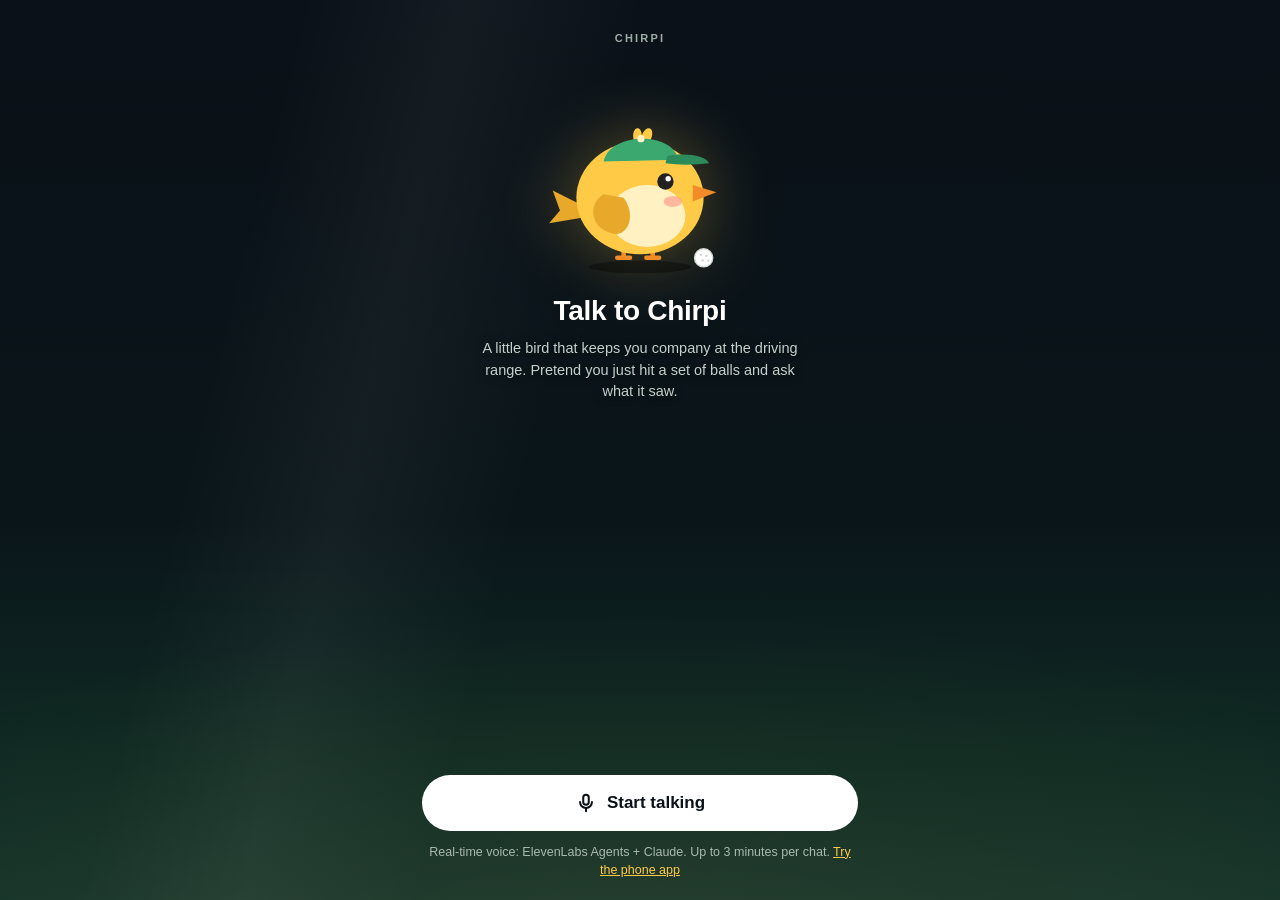
==== commit 0f5d9386: "English-only Chirpi, spoken swing tips only, and the UI draft's look - Every screen in English; the " ====
--- a/demo/index.html
+++ b/demo/index.html
@@ -12,16 +12,10 @@
 </head>
 <body class="demo">
   <main class="app">
-    <header class="brand demo-brand">
-      Chirpi
-      <div class="demo-lang" role="group" aria-label="Language">
-        <button type="button" data-lang="en" lang="en">EN</button>
-        <button type="button" data-lang="zh" lang="zh-CN">中文</button>
-      </div>
-    </header>
+    <header class="brand">Chirpi</header>
 
     <section class="stage">
-    <svg class="bird" id="bird" viewBox="0 0 220 200" role="img" aria-label="Chirpi 小鸟">
+    <svg class="bird" id="bird" viewBox="0 0 220 200" role="img" aria-label="Chirpi the bird">
       <ellipse class="shadow" cx="110" cy="188" rx="56" ry="7"/>
       <g class="bird-body">
         <g class="legs">
--- a/styles.css
+++ b/styles.css
@@ -1,21 +1,43 @@
 /* One shell for the whole app: a driving range at night, with a warm bird as the only warm thing on screen. */
 :root {
   color-scheme: dark;
-  --sky: #0a1420;
-  --sky-mid: #0d2029;
-  --turf: #17392f;
+  /* The shell: flat for the top two thirds, then a quick rise into a turf glow at the bottom. */
+  --page-top: #0a1118;
+  --page-mid: #0a151a;
+  --page-rise: #0f2a23;
+  --page-bottom: #15332b;
+  --sky: var(--page-top);
+  /* Four levels of text: titles, subtitles, small print, the quietest labels. */
   --text: #ffffff;
-  --muted: #b7c6c0;
-  --on-light: #0a1420; /* dark text is the sky colour, never pure black */
-  --surface: rgba(255, 255, 255, 0.09);
-  --surface-line: rgba(255, 255, 255, 0.14);
-  --passive: #e7eee9; /* inputs sit one step below the pure white of main actions */
+  --text-2: #c4d0ca;
+  --text-3: #abb9b3;
+  --text-4: #9dada6;
+  --muted: var(--text-2);
+  --on-light: var(--page-top); /* dark text on light is the background colour, never pure black */
+  --surface: rgba(255, 255, 255, 0.07);
+  --surface-line: rgba(255, 255, 255, 0.12);
+  /* Inputs: empty ones a warm white, filled ones a cooler white. */
+  --passive: #f8f6ef;
+  --input-filled: #e6ebe8;
+  --placeholder: #6b6f68;
+  /* Three button levels, told apart by the contrast inside them, not by colour. */
   --action: #ffffff;
-  --gold: #ffcb47;
+  --btn-disabled-fill: #919d97;
+  --btn-disabled-glyph: #9ba7a1;
+  /* The bird's warm palette; progress wears it, the track almost disappears. */
+  --char-1: #ffcb47;
+  --gold: var(--char-1);
   --gold-deep: #f28c28;
-  --track: rgba(255, 255, 255, 0.12);
+  --progress-a: #f0a93c;
+  --progress-b: #ffcb47;
+  --progress-c: #ffe79e;
+  --track: #2b3a35;
+  --glyph-idle: #7e8a84;
+  --glyph-active: #ffffff;
+  --destructive: #d2584b;
   --stop: #c8483e;
   --danger: #ffb4a5;
+  --font-mono: ui-monospace, SFMono-Regular, Menlo, monospace;
   --bird: #ffcb47;
   --bird-belly: #fff1c2;
   --bird-dark: #e8a92a;
@@ -38,15 +60,16 @@
   line-height: 1.5;
   min-height: 100dvh;
 }
-/* The sky, the glow of the turf at the bottom, and one floodlight beam. */
+/* The shell every screen shares: a warm glow rising from the turf, one faint floodlight beam. */
 body::before {
   content: "";
   position: fixed;
   inset: 0;
   z-index: -1;
   background:
-    linear-gradient(112deg, transparent 18%, rgba(255, 255, 255, 0.055) 30%, transparent 44%),
-    linear-gradient(180deg, var(--sky) 0%, var(--sky) 42%, var(--sky-mid) 68%, var(--turf) 100%);
+    radial-gradient(110% 58% at 50% 108%, rgba(255, 203, 71, 0.07), transparent 70%),
+    linear-gradient(104deg, transparent 20%, rgba(255, 255, 255, 0.045) 31%, transparent 43%),
+    linear-gradient(180deg, var(--page-top) 0%, var(--page-mid) 58%, var(--page-rise) 84%, var(--page-bottom) 100%);
 }
 
 .app {
@@ -63,11 +86,11 @@
   display: flex;
   align-items: center;
   justify-content: center;
-  font-size: 13px;
+  font-size: 11px;
   font-weight: 700;
-  letter-spacing: 0.22em;
+  letter-spacing: 0.2em;
   text-transform: uppercase;
-  color: var(--muted);
+  color: var(--text-4);
 }
 
 /* Bird and what it says */
@@ -115,8 +138,8 @@
 @keyframes chatter { 50% { transform: scaleY(0.6); } }
 
 /* Outside practice the bird's words are the headline of the screen. */
-.bubble { font-size: 26px; font-weight: 700; line-height: 1.3; text-align: center; max-width: 100%; }
-.bubble small { display: block; font-size: 15px; font-weight: 400; line-height: 1.45; color: var(--muted); margin-top: 6px; }
+.bubble { font-size: 28px; font-weight: 700; line-height: 1.22; letter-spacing: -0.01em; text-align: center; max-width: 100%; }
+.bubble small { display: block; font-size: 14.5px; font-weight: 400; line-height: 1.45; letter-spacing: 0; color: var(--text-2); margin-top: 9px; }
 
 /* Answers sit at the bottom, where the thumb is. */
 .panel { display: flex; flex-direction: column; gap: 10px; margin-top: auto; }
@@ -127,7 +150,7 @@
   background: var(--surface);
   color: var(--text);
   border: 1px solid var(--surface-line);
-  border-radius: 20px;
+  border-radius: 18px;
   padding: 15px 18px;
   font: inherit;
   cursor: pointer;
@@ -135,7 +158,7 @@
 }
 .option:active { transform: scale(0.985); }
 .option strong { display: block; font-size: 17px; }
-.option .sub { display: block; font-size: 14px; color: var(--muted); }
+.option .sub { display: block; font-size: 14px; color: var(--text-3); }
 .option[aria-pressed="true"] { background: var(--action); color: var(--on-light); border-color: var(--action); }
 .option[aria-pressed="true"] .sub { color: #46545a; }
 
@@ -143,11 +166,12 @@
 .chip {
   border: 1px solid var(--surface-line);
   background: var(--surface);
-  color: var(--text);
+  color: var(--text-2);
   border-radius: 999px;
-  padding: 8px 15px;
+  padding: 8px 14px;
   font: inherit;
-  font-size: 14px;
+  font-size: 13.5px;
+  font-weight: 600;
   cursor: pointer;
 }
 .chip[aria-pressed="true"] { background: var(--action); color: var(--on-light); }
@@ -163,30 +187,31 @@
   min-height: 92px;
   resize: none;
 }
-textarea::placeholder { color: #5d6b70; }
+textarea::placeholder { color: var(--placeholder); }
 textarea:focus { outline: 2px solid var(--gold); outline-offset: 2px; }
 
 .actions { display: flex; gap: 10px; margin-top: 6px; align-items: center; }
 .primary {
   flex: 1;
   font: inherit;
-  font-size: 17px;
-  font-weight: 700;
+  font-size: 16px;
+  font-weight: 600;
   border-radius: 999px;
   border: none;
-  padding: 16px 22px;
+  padding: 16px 26px;
   background: var(--action);
   color: var(--on-light);
   cursor: pointer;
 }
-.primary:disabled, .fab:disabled { opacity: 0.35; cursor: not-allowed; }
+/* Disabled is its own fill, not a faded white: low contrast inside, still a solid shape. */
+.primary:disabled, .fab:disabled, .send:disabled { background: var(--btn-disabled-fill); color: var(--btn-disabled-glyph); opacity: 1; cursor: not-allowed; }
 .primary:active, .fab:active { transform: scale(0.98); }
 .icon-svg { width: 24px; height: 24px; display: block; fill: none; stroke: currentColor; stroke-width: 2.2; stroke-linecap: round; stroke-linejoin: round; }
 
 /* Big round "next" at the bottom, round "back" at the top left. */
 .fab {
-  width: 68px;
-  height: 68px;
+  width: 56px;
+  height: 56px;
   margin: 10px auto 0;
   border-radius: 50%;
   border: none;
@@ -204,64 +229,45 @@
   width: 44px;
   height: 44px;
   border-radius: 50%;
-  border: none;
+  border: 1px solid var(--surface-line);
   background: var(--surface);
-  color: var(--text);
+  color: var(--text-2);
   display: flex;
   align-items: center;
   justify-content: center;
   cursor: pointer;
 }
 .link { background: none; border: none; color: var(--gold); font: inherit; cursor: pointer; padding: 0; }
-.quiet-link { align-self: center; padding: 10px; color: var(--muted); font-size: 14px; }
-
-.summary { margin: 0; background: var(--surface); border: 1px solid var(--surface-line); border-radius: 20px; padding: 4px 18px; }
+.quiet-link { align-self: center; padding: 10px; color: var(--text-3); font-size: 14px; }
+
+.summary { margin: 0; background: var(--surface); border: 1px solid var(--surface-line); border-radius: 18px; padding: 4px 18px; }
 .summary div { display: flex; justify-content: space-between; gap: 12px; padding: 12px 0; border-bottom: 1px solid var(--surface-line); }
 .summary div:last-child { border-bottom: none; }
-.summary dt { color: var(--muted); flex: none; }
+.summary dt { color: var(--text-3); flex: none; }
 .summary dd { margin: 0; text-align: right; overflow-wrap: anywhere; }
 
-.note { margin: 0; font-size: 13px; line-height: 1.5; color: var(--muted); text-align: center; }
+.note { margin: 0; font-size: 12.5px; line-height: 1.5; color: var(--text-3); text-align: center; }
 .note.error { color: var(--danger); font-size: 15px; }
-.tips { margin: 0; padding: 4px 4px 4px 22px; color: var(--muted); font-size: 14px; }
+.tips { margin: 0; padding: 4px 4px 4px 22px; color: var(--text-3); font-size: 14px; }
 
 /* Progress wears the bird's colours; the track almost disappears. */
 .progress { margin-top: 18px; }
 .progress-bar { height: 5px; background: var(--track); border-radius: 999px; overflow: hidden; }
-.progress-bar span { display: block; height: 100%; width: 0; background: linear-gradient(90deg, var(--gold), var(--gold-deep)); border-radius: 999px; transition: width 0.3s; }
+.progress-bar span { display: block; height: 100%; width: 0; background: linear-gradient(90deg, var(--progress-a), var(--progress-b) 55%, var(--progress-c)); border-radius: 999px; transition: width 0.3s; }
 .progress.hidden { display: none; }
 
-.level-card { background: var(--surface); border: 1px solid var(--surface-line); border-radius: 20px; padding: 14px 18px; }
+.level-card { background: var(--surface); border: 1px solid var(--surface-line); border-radius: 18px; padding: 15px 18px; }
 .level-head { display: flex; justify-content: space-between; align-items: baseline; gap: 8px; flex-wrap: wrap; }
 .level-head strong { font-size: 17px; }
-.level-head span { font-size: 13px; color: var(--muted); }
-.level-bar { height: 7px; margin-top: 10px; background: var(--track); border-radius: 999px; overflow: hidden; }
-.level-bar span { display: block; height: 100%; background: linear-gradient(90deg, var(--gold), var(--gold-deep)); border-radius: 999px; transition: width 0.4s; }
-
-/* Practice: the camera is the whole screen and everything floats on it.
-   Styled from the Chirpi design system (练球中): tokens below, values copied from design-system/tokens.css. */
-@font-face {
-  font-family: "Xiaolai SC";
-  src: url("fonts/xiaolai-sc-subset.woff2") format("woff2"); /* subset: 3,755 common hanzi + the app's own text; OFL, see fonts/OFL.txt */
-  font-display: swap;
-}
+.level-head span { font-size: 12.5px; color: var(--text-3); }
+.level-bar { height: 10px; margin-top: 11px; background: var(--track); border-radius: 999px; overflow: hidden; }
+.level-bar span { display: block; height: 100%; background: linear-gradient(90deg, var(--progress-a), var(--progress-b) 55%, var(--progress-c)); border-radius: 999px; transition: width 0.4s; }
+
+/* Practice: the camera is the whole screen and everything floats on it. */
 :root {
-  --font-chirpi: "Xiaolai SC", "PingFang SC", "Hiragino Sans GB", -apple-system, sans-serif;
-  --font-mono: ui-monospace, SFMono-Regular, Menlo, monospace;
-  --page-top: #0a1118;
-  --text-2: #c4d0ca;
-  --text-3: #abb9b3;
-  --char-1: #ffcb47;
-  --progress-a: #f0a93c;
-  --progress-b: #ffcb47;
-  --progress-c: #ffe79e;
-  --glyph-idle: #7e8a84;
-  --glyph-active: #ffffff;
-  --destructive: #d2584b;
-  --ds-surface: rgba(10, 17, 24, 0.42); /* design surface, darkened so it reads over a bright camera picture */
+  --ds-surface: rgba(10, 17, 24, 0.42); /* darkened so it reads over a bright camera picture */
   --ds-surface-line: rgba(255, 255, 255, 0.14);
 }
-.practicing { font-family: var(--font-chirpi); }
 .practicing .brand, .practicing .progress { display: none; }
 .practicing .app { padding: 0; }
 .live-wrap { position: fixed; inset: 0; background: #000; overflow: hidden; }
@@ -429,7 +435,7 @@
 .clips { display: grid; grid-template-columns: repeat(2, minmax(0, 1fr)); gap: 10px; }
 .clip { margin: 0; }
 .clip video { width: 100%; aspect-ratio: 3 / 4; object-fit: cover; border-radius: 16px; background: #000; display: block; }
-.clip figcaption { display: flex; align-items: center; justify-content: space-between; font-size: 13px; color: var(--muted); margin-top: 6px; }
+.clip figcaption { display: flex; align-items: center; justify-content: space-between; font-size: 13px; color: var(--text-3); margin-top: 6px; }
 .clip a { color: var(--on-light); background: var(--action); border-radius: 999px; padding: 4px 12px; font-weight: 700; text-decoration: none; }
 
 .option, .primary, .fab, .back, .chip, .link, .control, .finish { touch-action: manipulation; -webkit-tap-highlight-color: transparent; }
@@ -495,14 +501,14 @@
 .caption.in { animation: rise 0.35s ease-out; }
 .story { cursor: pointer; }
 .story-actions { width: 100%; }
-.story-hint { margin: 0; font-size: 13px; color: var(--muted); }
+.story-hint { margin: 0; font-size: 12.5px; color: var(--text-3); }
 [hidden] { display: none !important; }
 @keyframes rise { from { opacity: 0; transform: translateY(8px); } to { opacity: 1; transform: none; } }
 
 /* One question at a time, high enough to stay above the keyboard. */
 .ask { display: flex; flex-direction: column; gap: 14px; padding-top: 72px; }
-.ask-title { margin: 0; font-size: 26px; font-weight: 700; line-height: 1.3; text-align: center; }
-.ask-sub { margin: -8px 0 0; color: var(--muted); font-size: 15px; }
+.ask-title { margin: 0; font-size: 28px; font-weight: 700; line-height: 1.22; letter-spacing: -0.01em; text-align: center; }
+.ask-sub { margin: -8px 0 0; color: var(--text-2); font-size: 14.5px; }
 .name-field, .chat-field {
   width: 100%;
   min-width: 0;
@@ -514,7 +520,7 @@
   padding: 14px 20px;
 }
 .name-field { text-align: center; font-size: 18px; }
-.name-field::placeholder, .chat-field::placeholder { color: #5d6b70; }
+.name-field::placeholder, .chat-field::placeholder { color: var(--placeholder); font-weight: 500; }
 .name-field:focus, .chat-field:focus { outline: 2px solid var(--gold); outline-offset: 2px; }
 
 /* The chat */
@@ -525,7 +531,7 @@
 .message.you { justify-content: flex-end; }
 .message-text { margin: 0; max-width: 76%; padding: 10px 14px; font-size: 16px; line-height: 1.4; overflow-wrap: anywhere; }
 .message.ball .message-text { background: var(--action); color: var(--on-light); border-radius: 18px 18px 18px 5px; }
-.message.you .message-text { background: #bfe3d2; color: var(--on-light); border-radius: 18px 18px 5px 18px; }
+.message.you .message-text { background: var(--input-filled); color: var(--on-light); border-radius: 18px 18px 5px 18px; }
 .message-ball {
   flex: none;
   width: 30px;
@@ -545,14 +551,13 @@
 .chat-answers .option strong { font-size: 16px; }
 .chat-answers .option .sub { font-size: 13px; }
 .chat-send { display: flex; gap: 8px; }
-.send { flex: none; width: 48px; height: 48px; border: none; border-radius: 50%; background: var(--gold); color: var(--on-light); display: flex; align-items: center; justify-content: center; cursor: pointer; }
-.send:disabled { opacity: 0.35; }
+.send { flex: none; width: 48px; height: 48px; border: none; border-radius: 50%; background: var(--action); color: var(--on-light); display: flex; align-items: center; justify-content: center; cursor: pointer; }
 
 /* What it will be */
 .match { padding-top: 56px; }
-.match-card { width: 100%; padding: 16px 18px; background: var(--surface); border: 1px solid var(--surface-line); border-radius: 22px; }
-.match-card p { margin: 6px 0 12px; color: var(--muted); font-size: 15px; }
-.match-label { display: block; color: var(--muted); font-size: 14px; }
+.match-card { width: 100%; padding: 16px 18px; background: var(--surface); border: 1px solid var(--surface-line); border-radius: 18px; }
+.match-card p { margin: 6px 0 12px; color: var(--text-2); font-size: 14.5px; }
+.match-label { display: block; color: var(--text-3); font-size: 13px; }
 .match-name { display: block; font-size: 30px; line-height: 1.25; color: var(--gold); }
 .tags { display: flex; flex-wrap: wrap; justify-content: center; gap: 6px; }
 .tag { padding: 3px 11px; border-radius: 999px; background: var(--surface); border: 1px solid var(--surface-line); font-size: 13px; }
--- a/demo/demo.css
+++ b/demo/demo.css
@@ -1,17 +1,9 @@
-/* The demo page: the app's night shell and bird, styled from the Chirpi design system. */
-.demo { font-family: var(--font-chirpi); }
+/* The demo page: the app's shell and bird. */
 .demo .app { max-width: 480px; padding-left: 22px; padding-right: 22px; }
 .demo .stage { margin: 4vh 0 12px; gap: 10px; }
 .demo .bird { width: min(52vw, 200px); }
 .demo .bubble { margin: 6px 0 0; font-size: 28px; line-height: 1.22; font-weight: 700; }
-/* EN / 中文: English first, switchable before a chat starts. */
-.demo-brand { position: relative; }
-.demo-lang { position: absolute; right: 0; top: 50%; transform: translateY(-50%); display: flex; padding: 3px; border-radius: 999px; background: var(--ds-surface); border: 1px solid var(--ds-surface-line); }
-.demo-lang button { min-width: 44px; height: 30px; padding: 0 10px; border: none; border-radius: 999px; background: transparent; color: var(--text-3); font: inherit; font-size: 12.5px; font-weight: 700; letter-spacing: 0.04em; text-transform: none; cursor: pointer; touch-action: manipulation; -webkit-tap-highlight-color: transparent; }
-.demo-lang button[aria-pressed="true"] { background: var(--action); color: var(--on-light); }
-.demo-lang button:disabled { cursor: default; opacity: 0.5; }
-.demo-lang button:focus-visible { outline: 2px solid var(--char-1); outline-offset: 2px; }
-.demo-status { margin: 0; max-width: 340px; text-align: center; font-size: 14.5px; line-height: 1.5; color: var(--text-2); min-height: 3em; }
+.demo-status { text-shadow: 0 1px 10px rgba(6, 10, 16, 0.7); margin: 0; max-width: 340px; text-align: center; font-size: 14.5px; line-height: 1.5; color: var(--text-2); min-height: 3em; }
 
 /* While Chirpi talks its beak keeps moving. */
 .bird.speaking .beak { transform-origin: 168px 107px; animation: chatter 0.22s ease-in-out infinite; }
